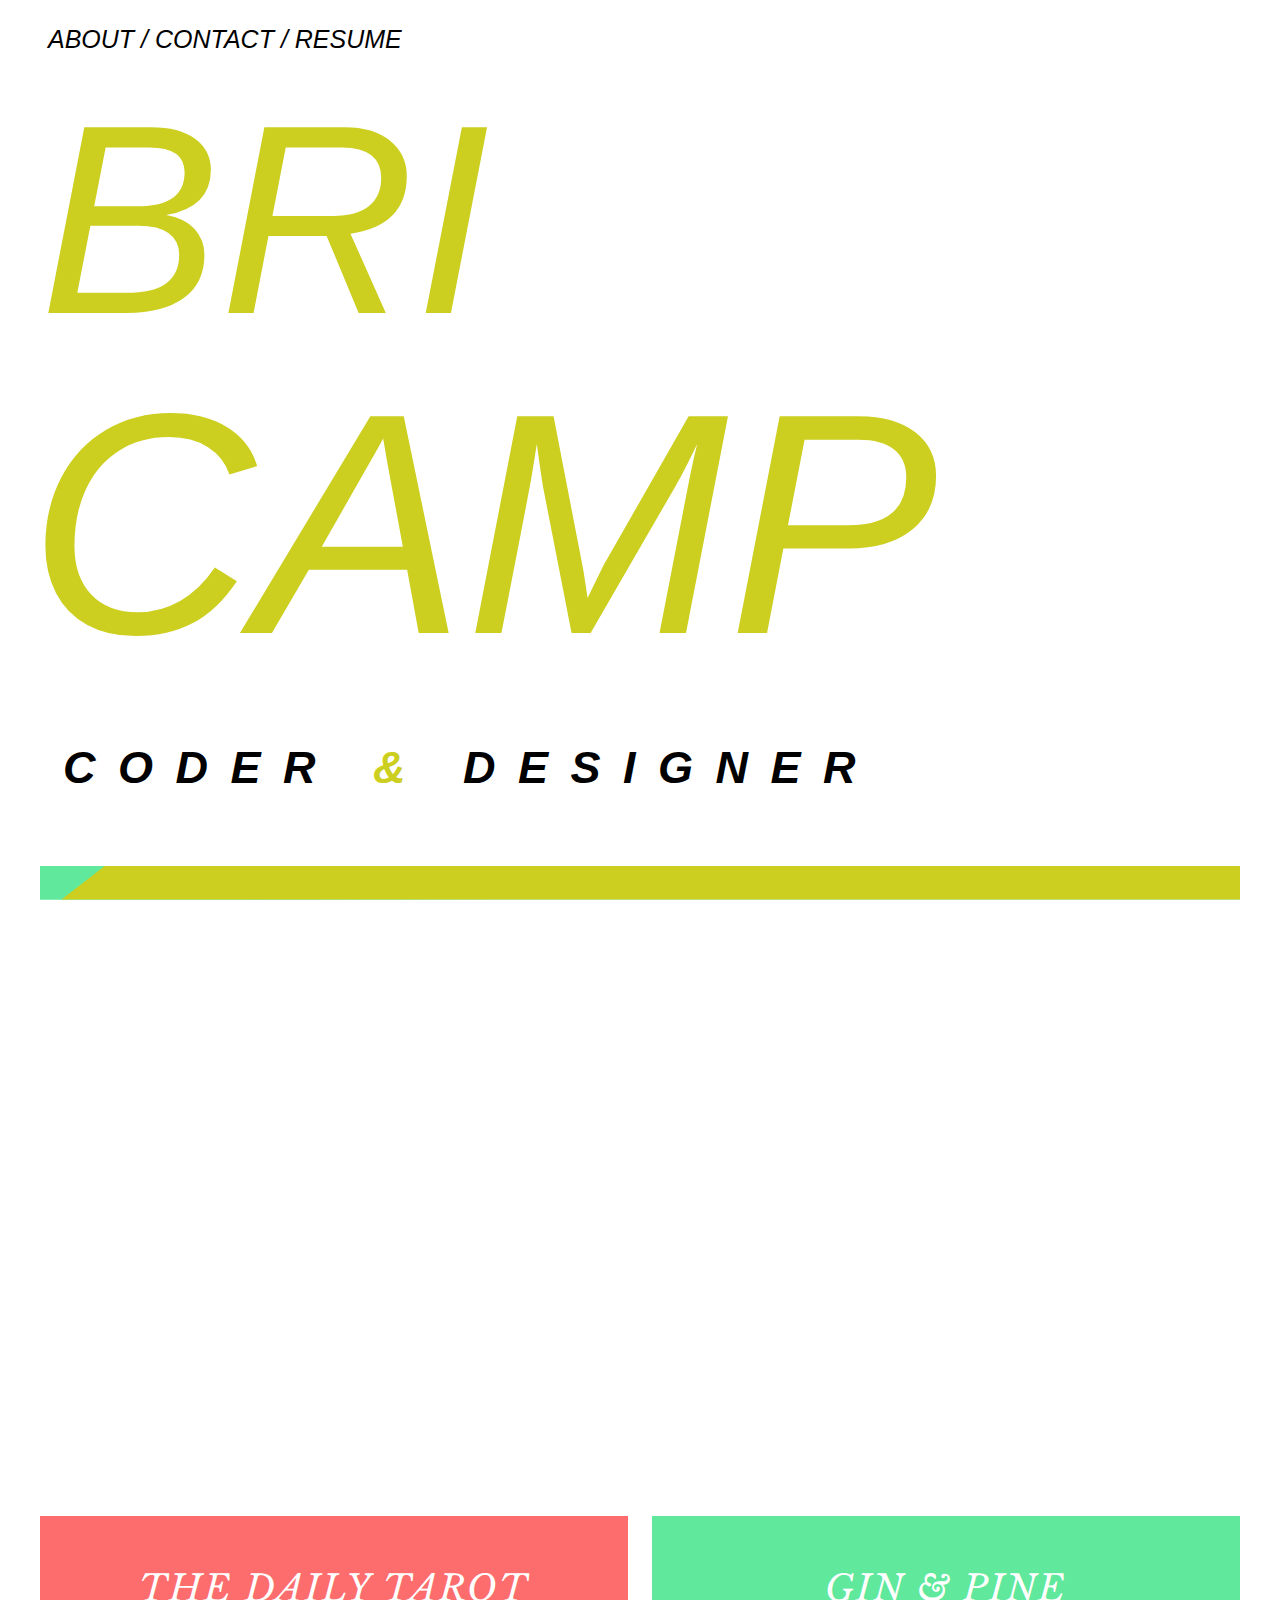
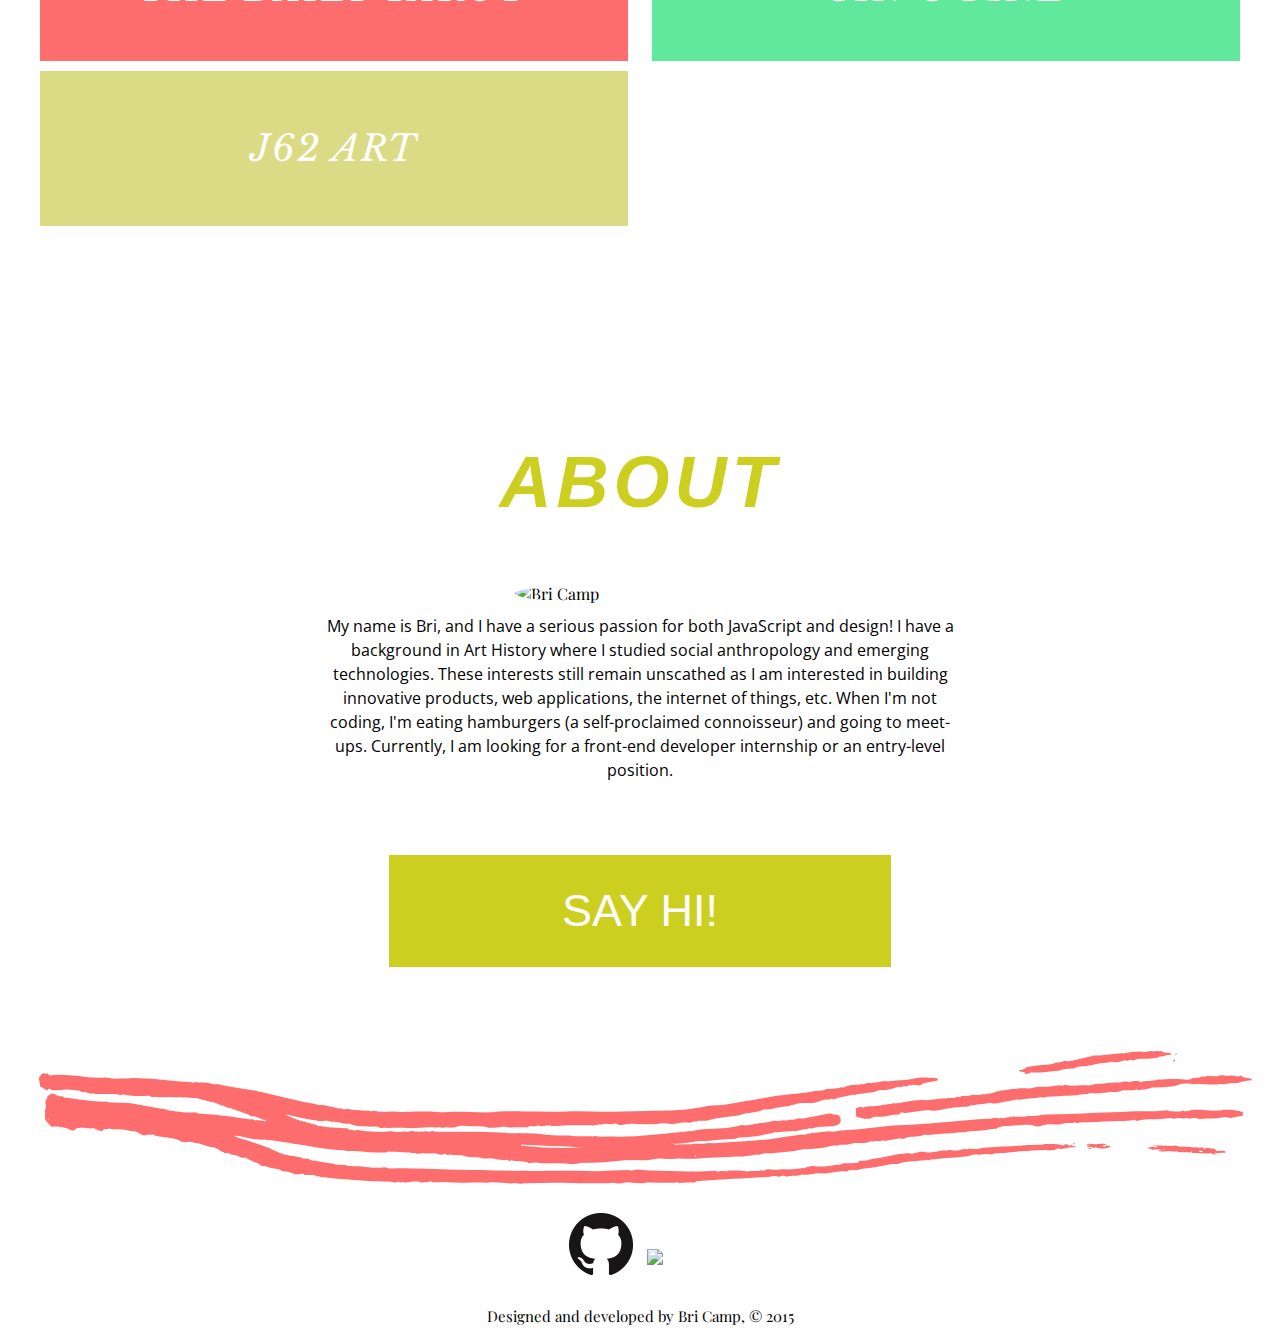
==== index.html @ b957bcc9 "refactor CSS and delete stray div in HTML" ====
<!DOCTYPE html>
<html lang="en">
<head>
  <meta charset="UTF-8">
  <meta name="viewport" content="width=device-width, initial-scale=1">
  <title>Bri Camp</title>
  <link rel="stylesheet" href="style.css">
  <link href='http://fonts.googleapis.com/css?family=Playfair+Display' rel='stylesheet' type='text/css'>
  <link rel="stylesheet" type="style/css" href="style.css" />
  <link rel="stylesheet" type="style/css" href="normalize.css">
  <link href='http://fonts.googleapis.com/css?family=Libre+Baskerville:400italic' rel='stylesheet' type='text/css'>
  <link href='http://fonts.googleapis.com/css?family=Open+Sans' rel='stylesheet' type='text/css'>
  <script src="//use.typekit.net/uei5zwx.js"></script>
<script>try{Typekit.load();}catch(e){}</script>


</head>
<body>
  <div class="wrapper">
  <div class="navbar">
    <ul>
      <li><a href="#about">About /</a></li>
      <li><a href="#contact">Contact /</a></li>
      <li><a href="/resume">Resume</a></li>
    </ul>
  </div>

  <div class="intro">
    <div class="bri">bri</div>
    <div class="camp">camp</div>
    <h2>coder <span>&amp;</span> designer</h2>
  </div>

  <div class="work">
  <span id="workisfunv2"></span>
  </div>
  <div class="work-thumbnails">
    <p class="thumbnail dt">
      <a href="http://www.thedailytarot.com" target="_blank">
        the daily tarot
      </a>
    </p>
    <p class="thumbnail gp">
      <a href="http://www.ginandpine.com" target="_blank">
        gin &amp; pine
      </a>
    </p>
    <p class="thumbnail j62">
      <a href="http://www.briana.camp/j62/index.html" target="_blank" class="thumbnail">
        j62 art
      </a>
    </p>
    </div>
    <section class="about" id="about">
      <p id="handrawn-linev4"></p>
      <h2>about</h2>
      <img src="images/bri-03-2015.jpg" alt="Bri Camp">
      <p class="description">
        My name is Bri, and I have a serious passion for both JavaScript and design! I have a background in Art History where I studied social anthropology and emerging technologies. These interests still remain unscathed as I am interested in building innovative products, web applications, the internet of things, etc. When I'm not coding, I'm eating hamburgers (a self-proclaimed connoisseur) and going to meet-ups.
        <span>Currently, I am looking for a front-end developer internship or an entry-level position.</span></p>
        <p class="say-hi" id="contact">
          <a href="mailto:brianarcamp@gmail.com">Say Hi!</a>
        </p>


    </section>
    <section class="footer">
      <img src="images/handdrawn-linev5.svg" alt="" class="footer-hr">


          <a href="http://www.github.com/brianacamp" target="_blank">
            <img src="images/githubicon.png" alt="Github" class="social">
          </a>

          <a href="http://www.twitter.com/brianacamp" target="_blank">
            <img src="images/twittericonblackv2.png" alt="Twitter" class="social">
          </a>
          <p>Designed and developed by Bri Camp, &copy; 2015</p>

    </section>

</div>
<script src="http://code.jquery.com/jquery-1.11.3.min.js"></script>
<script src="http://code.jquery.com/jquery-migrate-1.2.1.min.js"></script>
<script src="lib/jquery.lazylinepainter-1.5.1.min.js"></script>
<script src="isinviewport/isInViewport.min.js"></script>
<script src="isinviewport/isInViewport.js"></script>
<script src="lib/jquery.visible.js"></script>
<script src="lib/jquery.visible.min.js"></script>

<script src="js/script.js"></script>
</body>
</html>
---- style.css ----
html{
  margin: 0;
  font-family:'Playfair Display', serif;
}
/*NAVBAR*/

.navbar {
  background:#fff;
  color:#000;
  height:60px;
}

.navbar ul {
  text-transform:uppercase;
  font-size:1.2;
  font-style:italic;
  font-family: "freight-big-pro", sans-serif;

}

.navbar ul li {
  display:inline-block;
  list-style-type:none;
}

.navbar ul li a{
  text-decoration:none;
  color:#000;
}

.navbar ul li a:hover{
  color:#CCCF20;
}


#workisfunv2 {
  height:100%;
  width:100%;
}


/*INTRO*/

.intro {
  font-size:20vmin;
  font-family:"freight-big-pro", sans-serif;
  font-style:italic;
  text-transform:uppercase;
  margin-left: 20px;

}

.bri,
.camp{
  color:#CCCF20;
}

.bri {
  font-size:25vmin;
  margin-left:12px;
  margin-bottom:20px;
  margin-top: -20px;


}

.camp {
font-size:30vmin;
margin-top:-52px;

}

.intro h2 span{
  font-style:italic;
  color:#CCCF20;

}

.intro h2{
  font-size:5vmin;
  font-style:italic;
  letter-spacing:.5em;
  margin-left:12px;
  margin-bottom:72px;
}

/*WORK*/

.work {
  background-color:#CCCF20;
  margin-bottom:10px;
  background: url(images/background-wis.svg) no-repeat center center fixed;
  background-size: cover;
  width:95%;
  margin: 0 auto;
  margin-bottom: 5px;


}
.work p {
  text-transform:uppercase;
  font-size:8vmin;
  color:#fff;
  font-weight:900;
  letter-spacing:4px;
  text-align:center;

}


/* THUMBNAILS */

.work-thumbnails {
  margin: 0 auto;
  width: 95%;
}

.thumbnail {
  width: 100%;
  margin: 5px 0;
  padding: 50px 0;
  font-family: 'Libre Baskerville', serif;
  font-size: 8vmin;
  font-style: italic;
  text-transform: uppercase;
  text-align: center;
  display: inline-block;
  box-sizing: content-box;
  border: none;
  letter-spacing:2px;
  color: rgba(255,255,255,1);


}

.thumbnail:hover {
  background-color: #CCCF20;
}

.thumbnail a {
  color: #fff;
  text-decoration: none;

}

.dt {
  background-color: #fd6d6d;
}

.gp {
  background-color: #60e89d;
  color: rgba(255,255,255,1);


}


.j62 {
  background-color: #dbdb85;
  color: #fff;
  padding: 0;

}

/* ABOUT */


.about-line {
  margin-top: 10%;
  margin-bottom: 10%;
}

.about h2 {
  text-transform: uppercase;
  font-family: "freight-big-pro", sans-serif;
  font-size: 8vmin;
  color: #CCCF20;
  text-align: center;
  letter-spacing: 5px;
  font-style: italic;
}

.about img {
  border-radius: 50%;
  width: 250px;
  display: block;
  margin: 0 auto;

}

.description {
  padding:10px;
  line-height: 1.2em;
  font-family: 'Open Sans', sans-serif;

}

.say-hi {
  margin: 0 auto;
  text-align: center;
  padding: 30px;
  text-transform: uppercase;
  width: 50%;
  font-family: 'Open-Sans', sans-serif;
  font-size: 5vmin;
  background-color: #CCCF20;
  margin-top: 5%;
  margin-bottom: 5%;
}

.say-hi:hover {
  background-color: #60e89d;
  color:#FFF;
}

.about a{
  text-decoration: none;
  color: #FFF;
  padding: 5px;

}


.about a:hover {
  color:#FFF;
}

/* FOOTER */

.footer {
  text-align:center;
}

.footer-hr img {
  display: block;
  margin: 0 auto;

}

img.social {
  width: 64px;
  display: inline-block;
  margin: 5px;
}

.footer a {
  text-decoration: none;
  color: #FFF;
}
.footer p{
  font-size: 15px;
}

/*MEDIA QUERIES*/


@media only screen and (min-width: 550px) {
  .navbar ul{
    font-size:25px;
  }


  .bri {
    font-size:30vmin;
  }


  .work p{
    font-size:5vmin;
  }

  .intro h2 {
    margin-left: 35px;
  }



}

@media only screen and (min-width: 768px) {
  .camp {
    font-size: 35vmin;
  }

  .work {
    height: 25rem;
  }

  .work-thumbnails {
    display: -webkit-box;
    display: -webkit-flex;
    display: -ms-flexbox;
    display: flex;
    -webkit-box-orient: horizontal;
    -webkit-box-direction: normal;
    -webkit-flex-direction: row;
        -ms-flex-direction: row;
            flex-direction: row;
    -webkit-flex-wrap: wrap;
        -ms-flex-wrap: wrap;
            flex-wrap: wrap;
    -webkit-box-pack: center;
    -webkit-justify-content: center;
        -ms-flex-pack: center;
            justify-content: space-between;
    -webkit-box-align: center;
    -webkit-align-items: center;
        -ms-flex-align: center;
            align-items: center;
    -webkit-align-content: center;
        -ms-flex-line-pack: center;
            align-content: center;

  }

  .thumbnail {
    width: 49%;
    margin-top: 5px;
    font-size: 4vmin;

  }


.description {
  margin-top: 3%;
  width: 50%;
  margin: 0 auto;
  text-align: center;
  line-height: 1.5em;
}

.say-hi {
  width: 35%;
}


}



@media only screen and (min-width: 830px) {
  .work {
    height: 28rem;
  }

  .footer-hr img {
    width: 80%;
  }
}

@media only screen and (min-width: 1000px) {
  .work {
    height: 40rem;
  }
}
---- style.css ----
html{
  margin: 0;
  font-family:'Playfair Display', serif;
}
/*NAVBAR*/

.navbar {
  background:#fff;
  color:#000;
  height:60px;
}

.navbar ul {
  text-transform:uppercase;
  font-size:1.2;
  font-style:italic;
  font-family: "freight-big-pro", sans-serif;

}

.navbar ul li {
  display:inline-block;
  list-style-type:none;
}

.navbar ul li a{
  text-decoration:none;
  color:#000;
}

.navbar ul li a:hover{
  color:#CCCF20;
}


#workisfunv2 {
  height:100%;
  width:100%;
}


/*INTRO*/

.intro {
  font-size:20vmin;
  font-family:"freight-big-pro", sans-serif;
  font-style:italic;
  text-transform:uppercase;
  margin-left: 20px;

}

.bri,
.camp{
  color:#CCCF20;
}

.bri {
  font-size:25vmin;
  margin-left:12px;
  margin-bottom:20px;
  margin-top: -20px;


}

.camp {
font-size:30vmin;
margin-top:-52px;

}

.intro h2 span{
  font-style:italic;
  color:#CCCF20;

}

.intro h2{
  font-size:5vmin;
  font-style:italic;
  letter-spacing:.5em;
  margin-left:12px;
  margin-bottom:72px;
}

/*WORK*/

.work {
  background-color:#CCCF20;
  margin-bottom:10px;
  background: url(images/background-wis.svg) no-repeat center center fixed;
  background-size: cover;
  width:95%;
  margin: 0 auto;
  margin-bottom: 5px;


}
.work p {
  text-transform:uppercase;
  font-size:8vmin;
  color:#fff;
  font-weight:900;
  letter-spacing:4px;
  text-align:center;

}


/* THUMBNAILS */

.work-thumbnails {
  margin: 0 auto;
  width: 95%;
}

.thumbnail {
  width: 100%;
  margin: 5px 0;
  padding: 50px 0;
  font-family: 'Libre Baskerville', serif;
  font-size: 8vmin;
  font-style: italic;
  text-transform: uppercase;
  text-align: center;
  display: inline-block;
  box-sizing: content-box;
  border: none;
  letter-spacing:2px;
  color: rgba(255,255,255,1);


}

.thumbnail:hover {
  background-color: #CCCF20;
}

.thumbnail a {
  color: #fff;
  text-decoration: none;

}

.dt {
  background-color: #fd6d6d;
}

.gp {
  background-color: #60e89d;
  color: rgba(255,255,255,1);


}


.j62 {
  background-color: #dbdb85;
  color: #fff;
  padding: 0;

}

/* ABOUT */


.about-line {
  margin-top: 10%;
  margin-bottom: 10%;
}

.about h2 {
  text-transform: uppercase;
  font-family: "freight-big-pro", sans-serif;
  font-size: 8vmin;
  color: #CCCF20;
  text-align: center;
  letter-spacing: 5px;
  font-style: italic;
}

.about img {
  border-radius: 50%;
  width: 250px;
  display: block;
  margin: 0 auto;

}

.description {
  padding:10px;
  line-height: 1.2em;
  font-family: 'Open Sans', sans-serif;

}

.say-hi {
  margin: 0 auto;
  text-align: center;
  padding: 30px;
  text-transform: uppercase;
  width: 50%;
  font-family: 'Open-Sans', sans-serif;
  font-size: 5vmin;
  background-color: #CCCF20;
  margin-top: 5%;
  margin-bottom: 5%;
}

.say-hi:hover {
  background-color: #60e89d;
  color:#FFF;
}

.about a{
  text-decoration: none;
  color: #FFF;
  padding: 5px;

}


.about a:hover {
  color:#FFF;
}

/* FOOTER */

.footer {
  text-align:center;
}

.footer-hr img {
  display: block;
  margin: 0 auto;

}

img.social {
  width: 64px;
  display: inline-block;
  margin: 5px;
}

.footer a {
  text-decoration: none;
  color: #FFF;
}
.footer p{
  font-size: 15px;
}

/*MEDIA QUERIES*/


@media only screen and (min-width: 550px) {
  .navbar ul{
    font-size:25px;
  }


  .bri {
    font-size:30vmin;
  }


  .work p{
    font-size:5vmin;
  }

  .intro h2 {
    margin-left: 35px;
  }



}

@media only screen and (min-width: 768px) {
  .camp {
    font-size: 35vmin;
  }

  .work {
    height: 25rem;
  }

  .work-thumbnails {
    display: -webkit-box;
    display: -webkit-flex;
    display: -ms-flexbox;
    display: flex;
    -webkit-box-orient: horizontal;
    -webkit-box-direction: normal;
    -webkit-flex-direction: row;
        -ms-flex-direction: row;
            flex-direction: row;
    -webkit-flex-wrap: wrap;
        -ms-flex-wrap: wrap;
            flex-wrap: wrap;
    -webkit-box-pack: center;
    -webkit-justify-content: center;
        -ms-flex-pack: center;
            justify-content: space-between;
    -webkit-box-align: center;
    -webkit-align-items: center;
        -ms-flex-align: center;
            align-items: center;
    -webkit-align-content: center;
        -ms-flex-line-pack: center;
            align-content: center;

  }

  .thumbnail {
    width: 49%;
    margin-top: 5px;
    font-size: 4vmin;

  }


.description {
  margin-top: 3%;
  width: 50%;
  margin: 0 auto;
  text-align: center;
  line-height: 1.5em;
}

.say-hi {
  width: 35%;
}


}



@media only screen and (min-width: 830px) {
  .work {
    height: 28rem;
  }

  .footer-hr img {
    width: 80%;
  }
}

@media only screen and (min-width: 1000px) {
  .work {
    height: 40rem;
  }
}
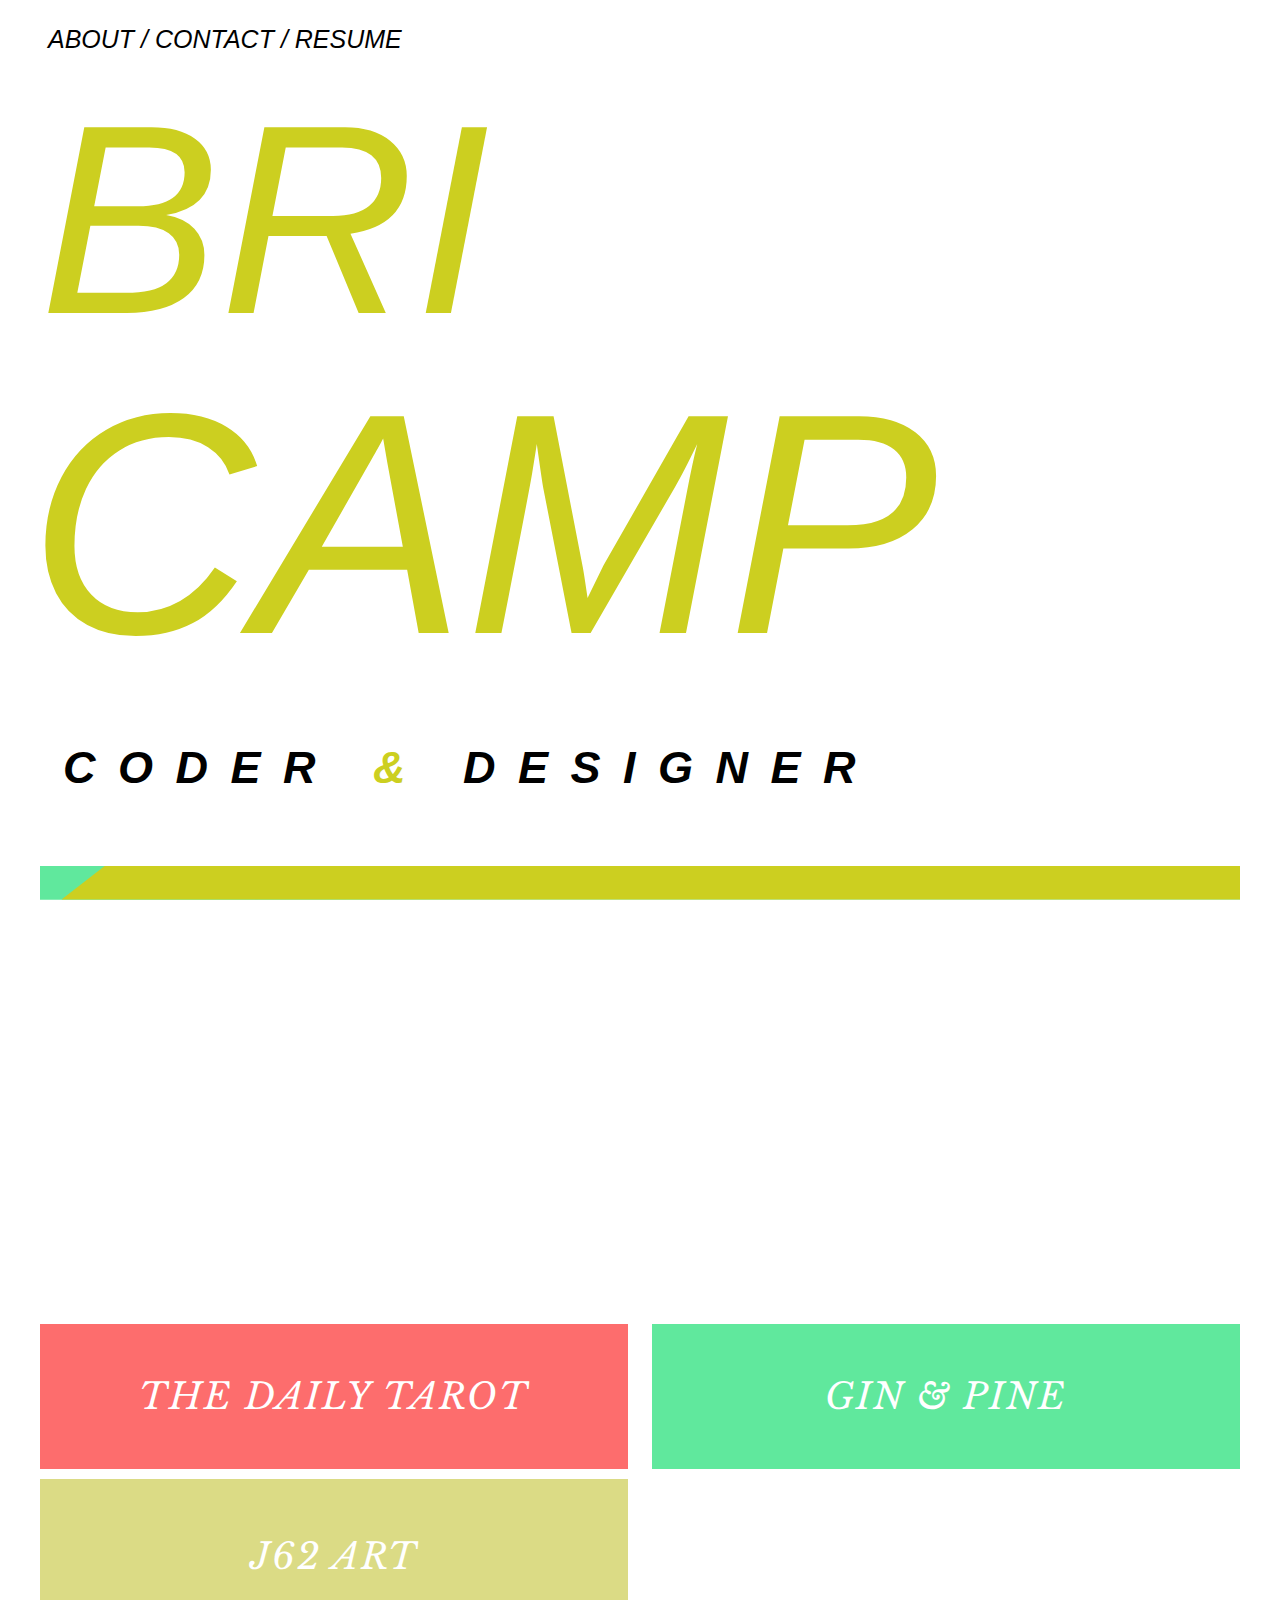
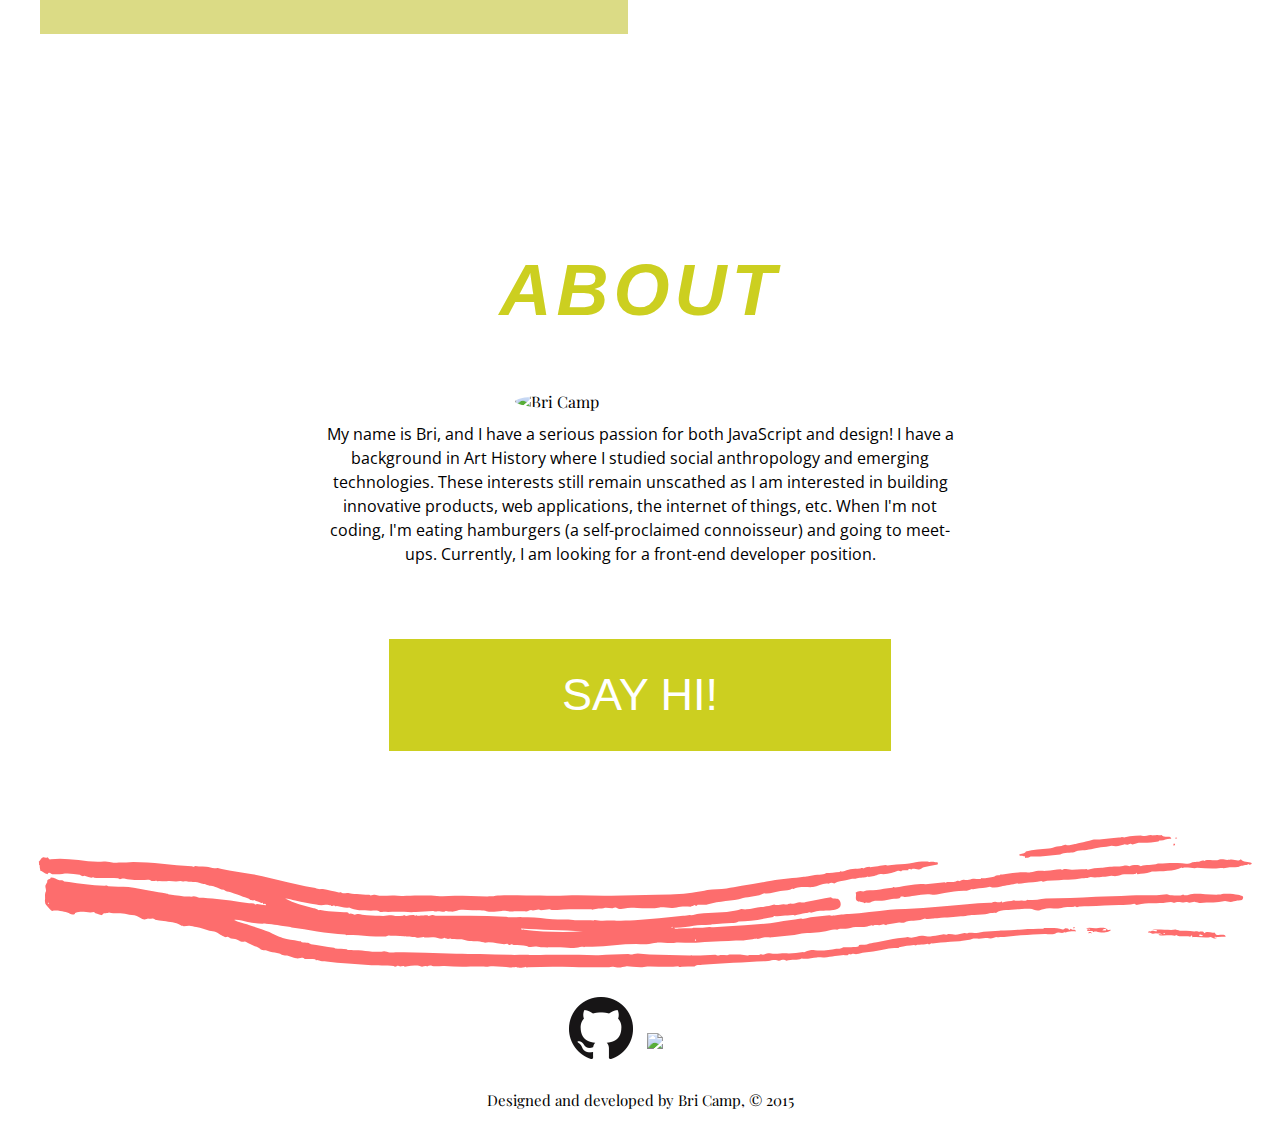
==== commit 3fd8a9d8: "changed wording on about section" ====
--- a/index.html
+++ b/index.html
@@ -3,6 +3,7 @@
 <head>
   <meta charset="UTF-8">
   <meta name="viewport" content="width=device-width, initial-scale=1">
+  <meta name="description" content="Bri Camp is a front-end designer/developer living in Seattle, WA.">
   <title>Bri Camp</title>
   <link rel="stylesheet" href="style.css">
   <link href='http://fonts.googleapis.com/css?family=Playfair+Display' rel='stylesheet' type='text/css'>
@@ -12,8 +13,16 @@
   <link href='http://fonts.googleapis.com/css?family=Open+Sans' rel='stylesheet' type='text/css'>
   <script src="//use.typekit.net/uei5zwx.js"></script>
 <script>try{Typekit.load();}catch(e){}</script>
+<script>
+  (function(i,s,o,g,r,a,m){i['GoogleAnalyticsObject']=r;i[r]=i[r]||function(){
+  (i[r].q=i[r].q||[]).push(arguments)},i[r].l=1*new Date();a=s.createElement(o),
+  m=s.getElementsByTagName(o)[0];a.async=1;a.src=g;m.parentNode.insertBefore(a,m)
+  })(window,document,'script','//www.google-analytics.com/analytics.js','ga');
 
+  ga('create', 'UA-66635105-1', 'auto');
+  ga('send', 'pageview');
 
+</script>
 </head>
 <body>
   <div class="wrapper">
@@ -57,7 +66,7 @@
       <img src="images/bri-03-2015.jpg" alt="Bri Camp">
       <p class="description">
         My name is Bri, and I have a serious passion for both JavaScript and design! I have a background in Art History where I studied social anthropology and emerging technologies. These interests still remain unscathed as I am interested in building innovative products, web applications, the internet of things, etc. When I'm not coding, I'm eating hamburgers (a self-proclaimed connoisseur) and going to meet-ups.
-        <span>Currently, I am looking for a front-end developer internship or an entry-level position.</span></p>
+        <span>Currently, I am looking for a front-end developer position.</span></p>
         <p class="say-hi" id="contact">
           <a href="mailto:brianarcamp@gmail.com">Say Hi!</a>
         </p>
@@ -84,10 +93,8 @@
 <script src="http://code.jquery.com/jquery-migrate-1.2.1.min.js"></script>
 <script src="lib/jquery.lazylinepainter-1.5.1.min.js"></script>
 <script src="isinviewport/isInViewport.min.js"></script>
-<script src="isinviewport/isInViewport.js"></script>
-<script src="lib/jquery.visible.js"></script>
 <script src="lib/jquery.visible.min.js"></script>
-
+<script src="js/svg.js"></script>
 <script src="js/script.js"></script>
 </body>
 </html>
--- a/style.css
+++ b/style.css
@@ -125,7 +125,7 @@
   text-transform: uppercase;
   text-align: center;
   display: inline-block;
-  box-sizing: content-box;
+  box-sizing: border-box;
   border: none;
   letter-spacing:2px;
   color: rgba(255,255,255,1);
@@ -299,10 +299,10 @@
     -webkit-flex-wrap: wrap;
         -ms-flex-wrap: wrap;
             flex-wrap: wrap;
-    -webkit-box-pack: center;
-    -webkit-justify-content: center;
-        -ms-flex-pack: center;
-            justify-content: space-between;
+            -webkit-box-pack: justify;
+            -webkit-justify-content: space-between;
+                -ms-flex-pack: justify;
+                    justify-content: space-between;
     -webkit-box-align: center;
     -webkit-align-items: center;
         -ms-flex-align: center;
@@ -350,6 +350,9 @@
 
 @media only screen and (min-width: 1000px) {
   .work {
-    height: 40rem;
-  }
-}
+    max-height: 34rem;
+  }
+  svg {
+    max-height: 28rem;
+  }
+}
--- a/style.css
+++ b/style.css
@@ -125,7 +125,7 @@
   text-transform: uppercase;
   text-align: center;
   display: inline-block;
-  box-sizing: content-box;
+  box-sizing: border-box;
   border: none;
   letter-spacing:2px;
   color: rgba(255,255,255,1);
@@ -299,10 +299,10 @@
     -webkit-flex-wrap: wrap;
         -ms-flex-wrap: wrap;
             flex-wrap: wrap;
-    -webkit-box-pack: center;
-    -webkit-justify-content: center;
-        -ms-flex-pack: center;
-            justify-content: space-between;
+            -webkit-box-pack: justify;
+            -webkit-justify-content: space-between;
+                -ms-flex-pack: justify;
+                    justify-content: space-between;
     -webkit-box-align: center;
     -webkit-align-items: center;
         -ms-flex-align: center;
@@ -350,6 +350,9 @@
 
 @media only screen and (min-width: 1000px) {
   .work {
-    height: 40rem;
-  }
-}
+    max-height: 34rem;
+  }
+  svg {
+    max-height: 28rem;
+  }
+}
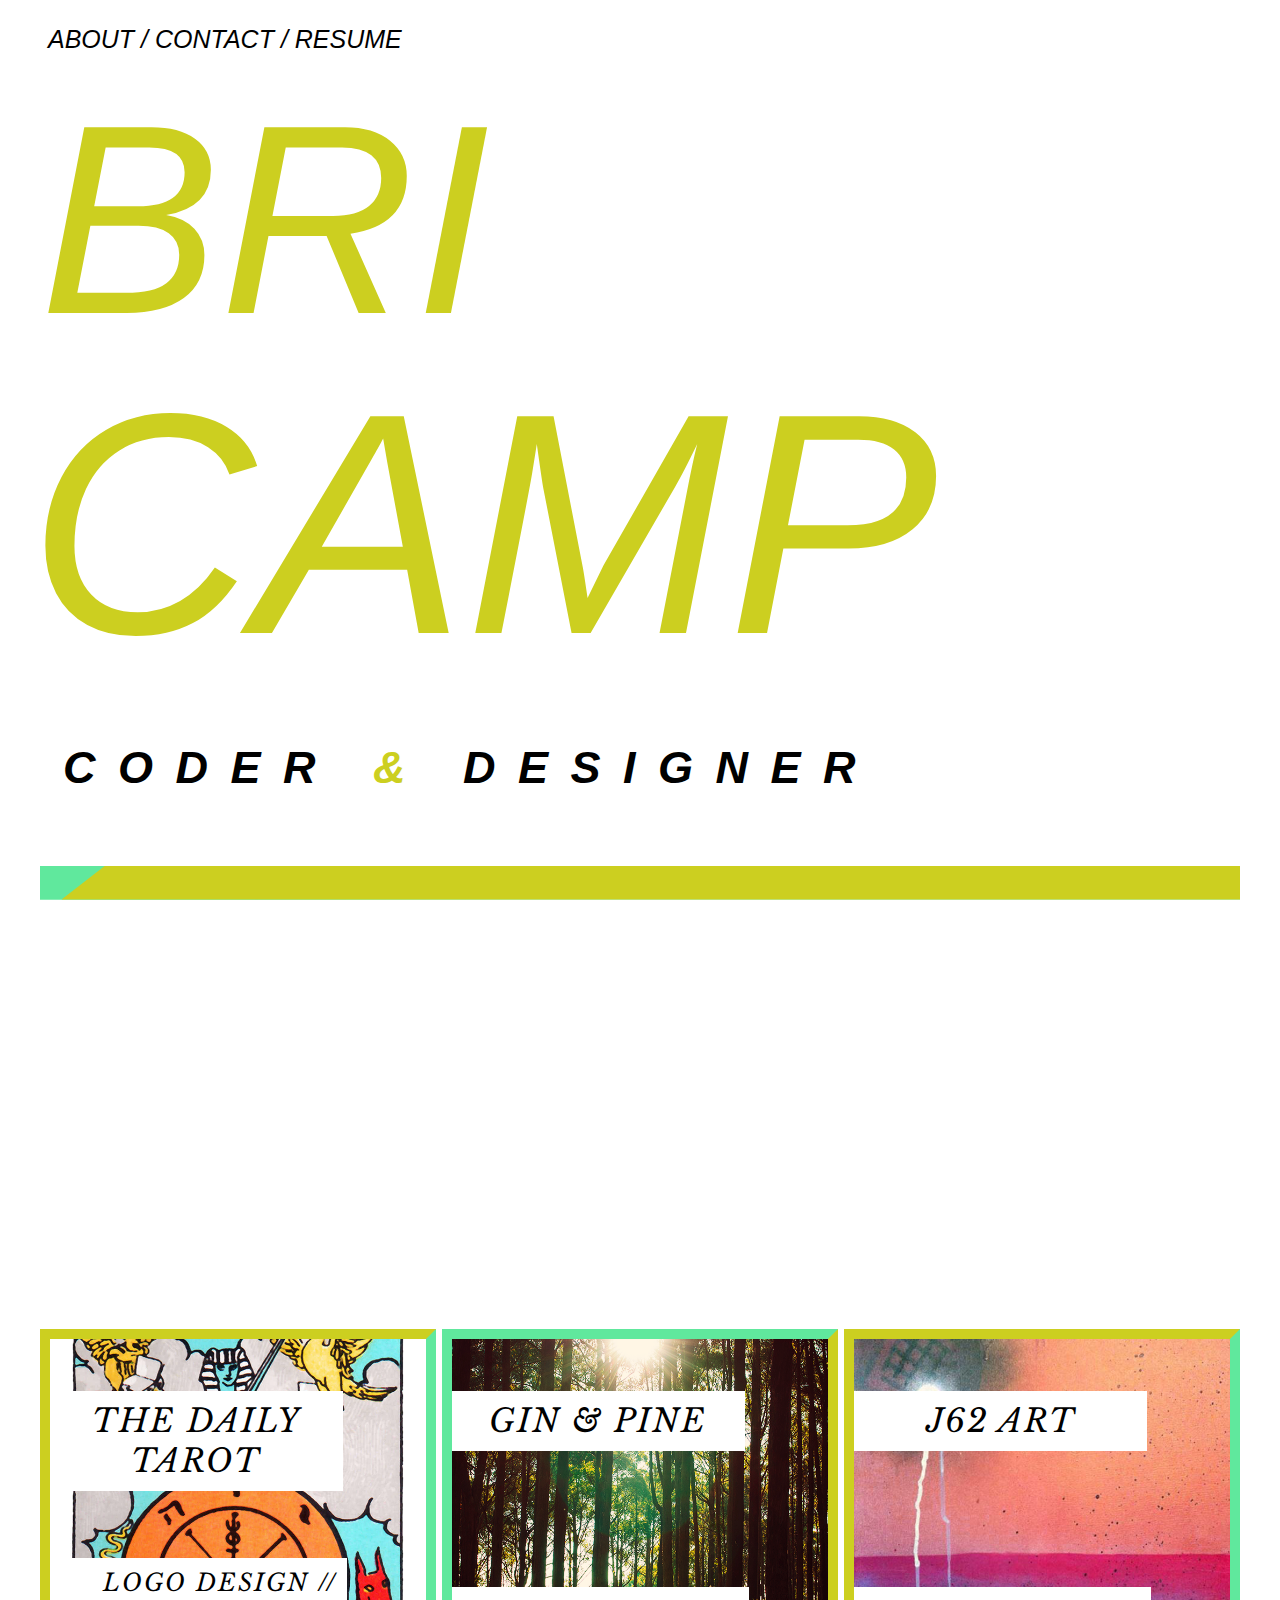
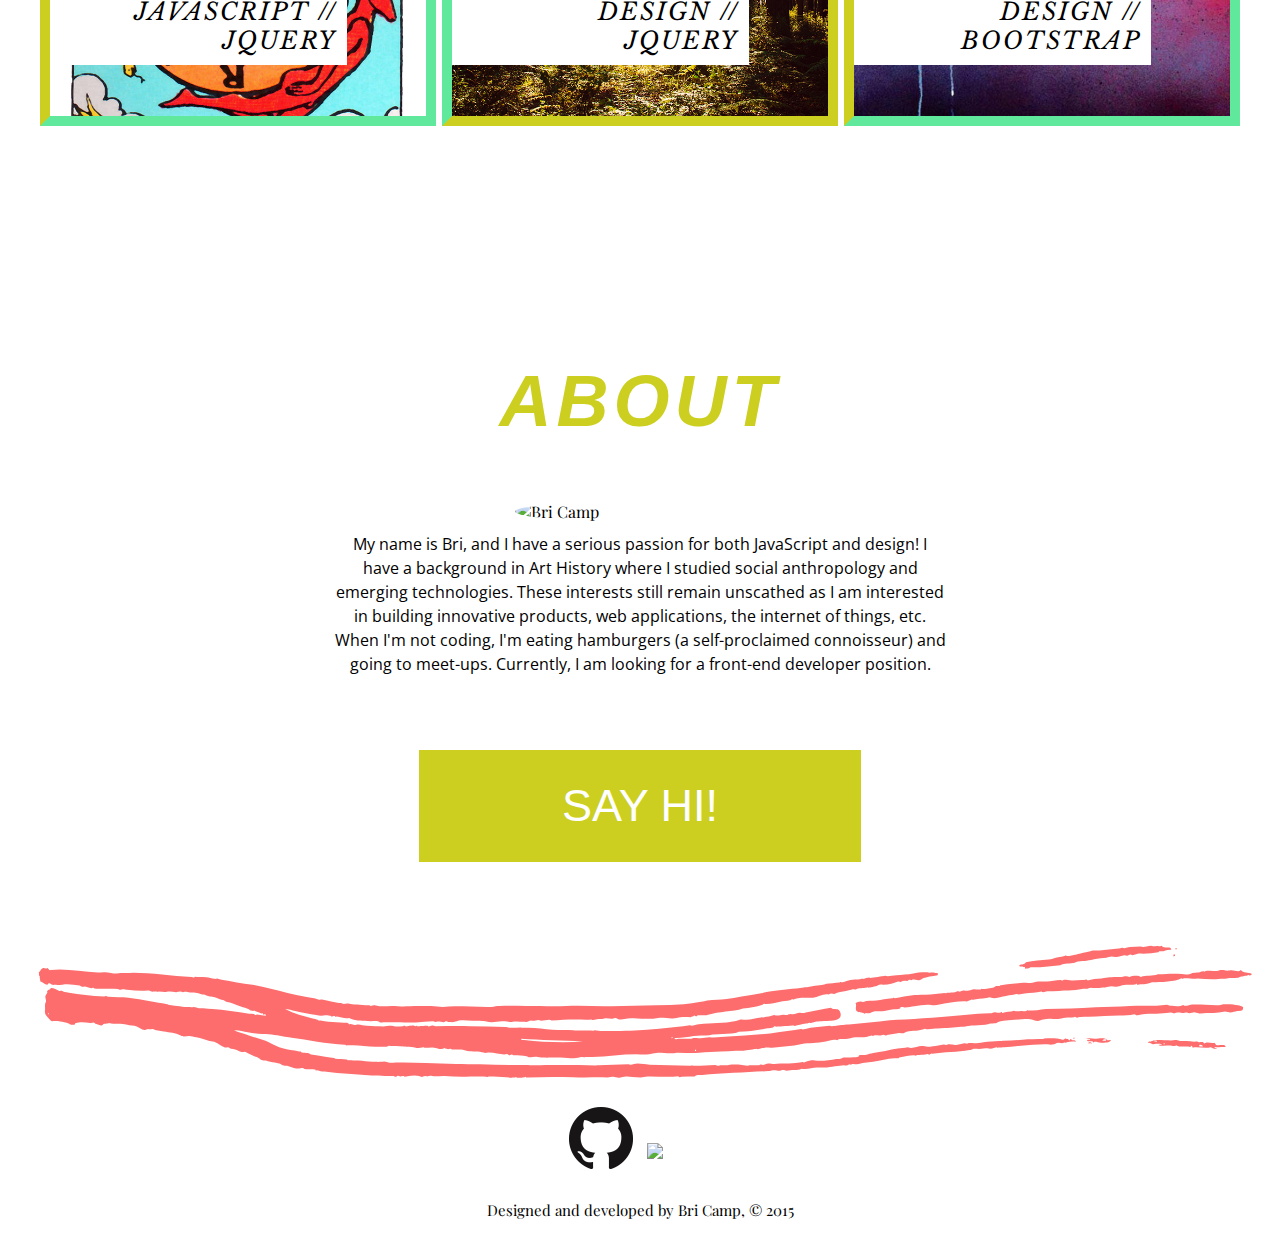
==== commit 80da0073: "added portfolio thumbnails" ====
--- a/index.html
+++ b/index.html
@@ -44,21 +44,29 @@
   <span id="workisfunv2"></span>
   </div>
   <div class="work-thumbnails">
-    <p class="thumbnail dt">
+    <div class="thumbnail">
       <a href="http://www.thedailytarot.com" target="_blank">
-        the daily tarot
+        <p class="heading">the daily tarot</p>
+      <img class="dt" src="images/wheeloffortune.png" alt="The Daily Tarot">
+      <p class="caption"> logo design // JavaScript // jQuery</p>
       </a>
-    </p>
-    <p class="thumbnail gp">
+    </div>
+    <div class="thumbnail">
       <a href="http://www.ginandpine.com" target="_blank">
-        gin &amp; pine
+        <p class="heading">gin &amp; pine</p>
+        <img class="gp" src="images/ginandpineex2.png" alt="Gin and Pine">
+        <p class="caption">design //<br /> jquery</p>
       </a>
-    </p>
-    <p class="thumbnail j62">
-      <a href="http://www.briana.camp/j62/index.html" target="_blank" class="thumbnail">
-        j62 art
+    </div>
+    <div class="thumbnail">
+      <a href="http://www.briana.camp/j62/index.html" target="_blank">
+        <p class="heading">
+          J62 art
+        </p>
+        <img class="j62" src="images/j62example1.png" alt="J62 Art" />
+        <p class="caption">design //<br /> bootstrap</p>
       </a>
-    </p>
+    </div>
     </div>
     <section class="about" id="about">
       <p id="handrawn-linev4"></p>
--- a/style.css
+++ b/style.css
@@ -2,6 +2,11 @@
   margin: 0;
   font-family:'Playfair Display', serif;
 }
+
+*, *:before, *:after {
+  box-sizing: border-box;
+}
+
 /*NAVBAR*/
 
 .navbar {
@@ -113,54 +118,79 @@
 .work-thumbnails {
   margin: 0 auto;
   width: 95%;
+  margin-top: 10px;
 }
 
 .thumbnail {
   width: 100%;
   margin: 5px 0;
-  padding: 50px 0;
   font-family: 'Libre Baskerville', serif;
   font-size: 8vmin;
   font-style: italic;
   text-transform: uppercase;
   text-align: center;
   display: inline-block;
-  box-sizing: border-box;
   border: none;
   letter-spacing:2px;
   color: rgba(255,255,255,1);
-
-
-}
-
-.thumbnail:hover {
-  background-color: #CCCF20;
+  position: relative;
+
+
+}
+
+.thumbnail img:hover {
+  background-color: rgba(255, 255, 255, 1);
 }
 
 .thumbnail a {
   color: #fff;
   text-decoration: none;
-
-}
-
-.dt {
-  background-color: #fd6d6d;
+}
+
+.thumbnail img {
+  width: 100%;
+}
+
+p.heading {
+  position: absolute;
+  top:30px;
+  left:10px;
+  background-color: #fff;
+  color: #000;
+  padding: 10px;
+  font-size: 1.2rem;
+  width: 74%;
+  text-align: center;
+}
+
+p.caption {
+  background-color: #fff;
+  color: #000;
+  padding:10px;
+  position: absolute;
+  bottom: 56px;
+  left: 10px;
+  text-align: right;
+  width: 75%;
+  font-size: 1rem;
+
+}
+
+.dt, .j62 {
+  border-bottom: 10px solid #60e89d;
+  border-right: 10px solid #60e89d;
+  border-left: 10px solid #CCCF20;
+  border-top: 10px solid #CCCF20;
 }
 
 .gp {
-  background-color: #60e89d;
-  color: rgba(255,255,255,1);
-
-
-}
-
-
-.j62 {
-  background-color: #dbdb85;
-  color: #fff;
-  padding: 0;
-
-}
+  border-top: 10px solid #60e89d;
+  border-left: 10px solid #60e89d;
+  border-bottom: 10px solid #CCCF20;
+  border-right: 10px solid #CCCF20;
+}
+
+
 
 /* ABOUT */
 
@@ -273,11 +303,14 @@
     margin-left: 35px;
   }
 
-
-
-}
-
-@media only screen and (min-width: 768px) {
+  .thumbnail {
+    width: 49%;
+  }
+
+
+}
+
+@media only screen and (min-width: 668px) {
   .camp {
     font-size: 35vmin;
   }
@@ -313,13 +346,6 @@
 
   }
 
-  .thumbnail {
-    width: 49%;
-    margin-top: 5px;
-    font-size: 4vmin;
-
-  }
-
 
 .description {
   margin-top: 3%;
@@ -339,12 +365,31 @@
 
 
 @media only screen and (min-width: 830px) {
+  .wrapper {
+    max-width: 1500px;
+    margin: 0 auto;
+  }
   .work {
     height: 28rem;
   }
 
+  .heading {
+    font-size: 1.7rem;
+  }
+
+  .caption {
+    font-size: 1.2rem;
+  }
+
   .footer-hr img {
     width: 80%;
+  }
+
+}
+
+@media only screen and (min-width: 900px) {
+  .thumbnail {
+    width: 33%;
   }
 }
 
@@ -355,4 +400,12 @@
   svg {
     max-height: 28rem;
   }
-}
+
+  p.heading {
+    font-size: 2rem;
+  }
+
+  p.caption {
+    font-size: 1.5rem;
+  }
+}
--- a/style.css
+++ b/style.css
@@ -2,6 +2,11 @@
   margin: 0;
   font-family:'Playfair Display', serif;
 }
+
+*, *:before, *:after {
+  box-sizing: border-box;
+}
+
 /*NAVBAR*/
 
 .navbar {
@@ -113,54 +118,79 @@
 .work-thumbnails {
   margin: 0 auto;
   width: 95%;
+  margin-top: 10px;
 }
 
 .thumbnail {
   width: 100%;
   margin: 5px 0;
-  padding: 50px 0;
   font-family: 'Libre Baskerville', serif;
   font-size: 8vmin;
   font-style: italic;
   text-transform: uppercase;
   text-align: center;
   display: inline-block;
-  box-sizing: border-box;
   border: none;
   letter-spacing:2px;
   color: rgba(255,255,255,1);
-
-
-}
-
-.thumbnail:hover {
-  background-color: #CCCF20;
+  position: relative;
+
+
+}
+
+.thumbnail img:hover {
+  background-color: rgba(255, 255, 255, 1);
 }
 
 .thumbnail a {
   color: #fff;
   text-decoration: none;
-
-}
-
-.dt {
-  background-color: #fd6d6d;
+}
+
+.thumbnail img {
+  width: 100%;
+}
+
+p.heading {
+  position: absolute;
+  top:30px;
+  left:10px;
+  background-color: #fff;
+  color: #000;
+  padding: 10px;
+  font-size: 1.2rem;
+  width: 74%;
+  text-align: center;
+}
+
+p.caption {
+  background-color: #fff;
+  color: #000;
+  padding:10px;
+  position: absolute;
+  bottom: 56px;
+  left: 10px;
+  text-align: right;
+  width: 75%;
+  font-size: 1rem;
+
+}
+
+.dt, .j62 {
+  border-bottom: 10px solid #60e89d;
+  border-right: 10px solid #60e89d;
+  border-left: 10px solid #CCCF20;
+  border-top: 10px solid #CCCF20;
 }
 
 .gp {
-  background-color: #60e89d;
-  color: rgba(255,255,255,1);
-
-
-}
-
-
-.j62 {
-  background-color: #dbdb85;
-  color: #fff;
-  padding: 0;
-
-}
+  border-top: 10px solid #60e89d;
+  border-left: 10px solid #60e89d;
+  border-bottom: 10px solid #CCCF20;
+  border-right: 10px solid #CCCF20;
+}
+
+
 
 /* ABOUT */
 
@@ -273,11 +303,14 @@
     margin-left: 35px;
   }
 
-
-
-}
-
-@media only screen and (min-width: 768px) {
+  .thumbnail {
+    width: 49%;
+  }
+
+
+}
+
+@media only screen and (min-width: 668px) {
   .camp {
     font-size: 35vmin;
   }
@@ -313,13 +346,6 @@
 
   }
 
-  .thumbnail {
-    width: 49%;
-    margin-top: 5px;
-    font-size: 4vmin;
-
-  }
-
 
 .description {
   margin-top: 3%;
@@ -339,12 +365,31 @@
 
 
 @media only screen and (min-width: 830px) {
+  .wrapper {
+    max-width: 1500px;
+    margin: 0 auto;
+  }
   .work {
     height: 28rem;
   }
 
+  .heading {
+    font-size: 1.7rem;
+  }
+
+  .caption {
+    font-size: 1.2rem;
+  }
+
   .footer-hr img {
     width: 80%;
+  }
+
+}
+
+@media only screen and (min-width: 900px) {
+  .thumbnail {
+    width: 33%;
   }
 }
 
@@ -355,4 +400,12 @@
   svg {
     max-height: 28rem;
   }
-}
+
+  p.heading {
+    font-size: 2rem;
+  }
+
+  p.caption {
+    font-size: 1.5rem;
+  }
+}
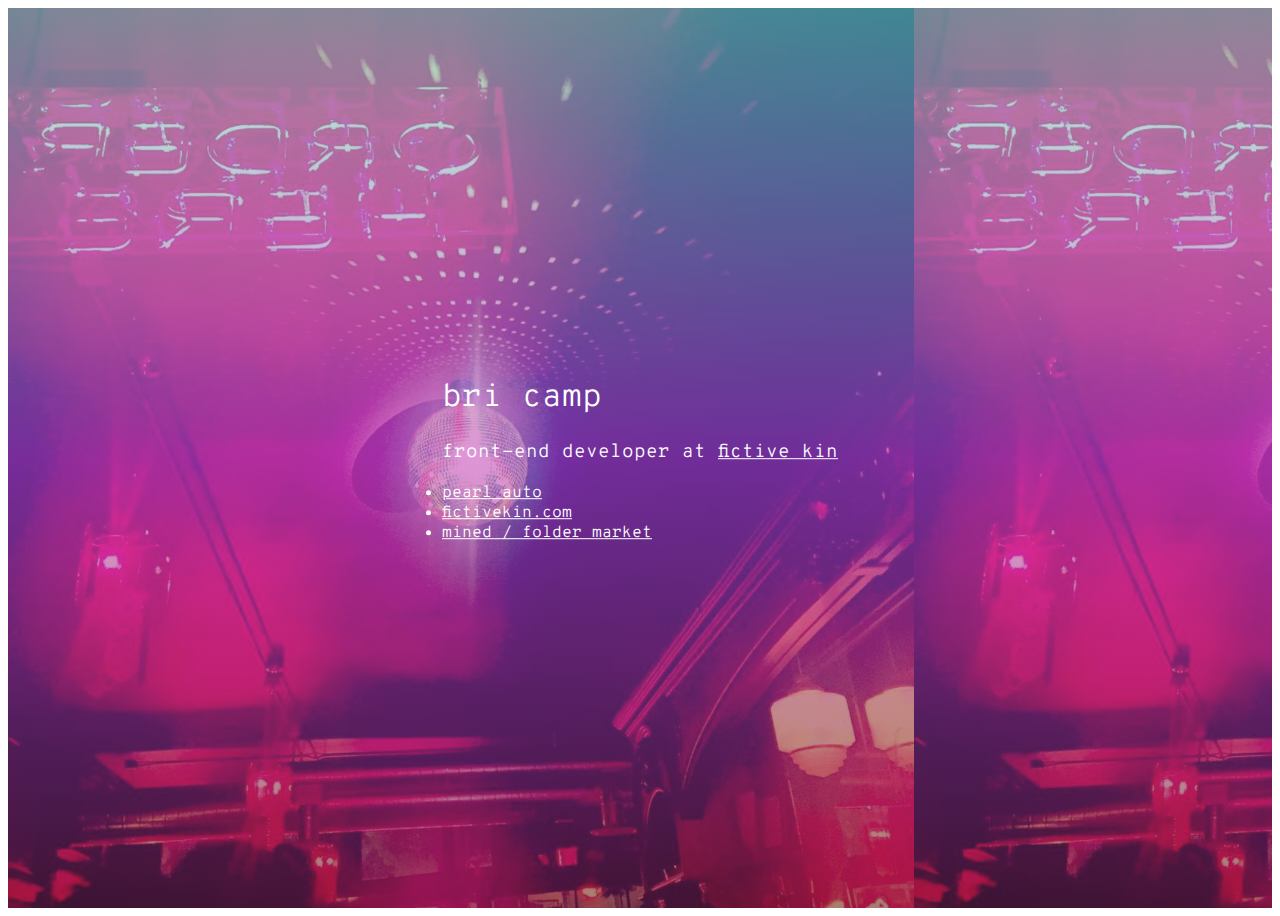
==== commit 414dc470: "improves design, centers text" ====
--- a/index.html
+++ b/index.html
@@ -3,106 +3,27 @@
 <head>
   <meta charset="UTF-8">
   <meta name="viewport" content="width=device-width, initial-scale=1">
-  <meta name="description" content="Bri Camp is a front-end designer/developer living in Seattle, WA.">
+  <meta name="description" content="Bri Camp is a front-end developer living in Seattle, WA.">
   <title>Bri Camp</title>
-  <link rel="stylesheet" href="style.css">
-  <link href='http://fonts.googleapis.com/css?family=Playfair+Display' rel='stylesheet' type='text/css'>
-  <link rel="stylesheet" type="style/css" href="style.css" />
-  <link rel="stylesheet" type="style/css" href="normalize.css">
-  <link href='http://fonts.googleapis.com/css?family=Libre+Baskerville:400italic' rel='stylesheet' type='text/css'>
-  <link href='http://fonts.googleapis.com/css?family=Open+Sans' rel='stylesheet' type='text/css'>
-  <script src="//use.typekit.net/uei5zwx.js"></script>
-<script>try{Typekit.load();}catch(e){}</script>
-<script>
-  (function(i,s,o,g,r,a,m){i['GoogleAnalyticsObject']=r;i[r]=i[r]||function(){
-  (i[r].q=i[r].q||[]).push(arguments)},i[r].l=1*new Date();a=s.createElement(o),
-  m=s.getElementsByTagName(o)[0];a.async=1;a.src=g;m.parentNode.insertBefore(a,m)
-  })(window,document,'script','//www.google-analytics.com/analytics.js','ga');
-
-  ga('create', 'UA-66635105-1', 'auto');
-  ga('send', 'pageview');
-
-</script>
+  <link rel="stylesheet" type="text/css" href="styles/css/style.css" />
+  <link rel="stylesheet" type="text/css" href="styles/css/normalize.css">
+  <link href="https://fonts.googleapis.com/css?family=Overpass+Mono" rel="stylesheet">
 </head>
 <body>
-  <div class="wrapper">
-  <div class="navbar">
-    <ul>
-      <li><a href="#about">About /</a></li>
-      <li><a href="#contact">Contact /</a></li>
-      <li><a href="/resume">Resume</a></li>
-    </ul>
-  </div>
-
-  <div class="intro">
-    <div class="bri">bri</div>
-    <div class="camp">camp</div>
-    <h2>coder <span>&amp;</span> designer</h2>
-  </div>
-
-  <div class="work">
-  <span id="workisfunv2"></span>
-  </div>
-  <div class="work-thumbnails">
-    <div class="thumbnail">
-      <a href="http://www.thedailytarot.com" target="_blank">
-        <p class="heading">the daily tarot</p>
-      <img class="dt" src="images/wheeloffortune.png" alt="The Daily Tarot">
-      <p class="caption"> logo design // JavaScript // jQuery</p>
-      </a>
+  <main class="main-wrapper">
+    <div class="inner-wrapper">
+      <section class="about">
+        <h1 class="about__header">bri camp</h1>
+        <h3 class="about__job">front-end developer at <a href="http://www.fictivekin.com" class="about__link">fictive kin</a></h3>
+      </section>
+      <section class="work">
+        <ul class="work__list">
+          <li class="work__list-items"><a href="http://pearlauto.com" class="work__link">pearl auto</a></li>
+          <li class="work__list-items"><a href="http://www.fictivekin.com" class="work__link">fictivekin.com</a></li>
+          <li class="work__list-items"><a href="https://mined.com/" class="work__link">mined / folder market</a></li>
+        </ul>
+      </section>
     </div>
-    <div class="thumbnail">
-      <a href="http://www.ginandpine.com" target="_blank">
-        <p class="heading">gin &amp; pine</p>
-        <img class="gp" src="images/ginandpineex2.png" alt="Gin and Pine">
-        <p class="caption">design //<br /> jquery</p>
-      </a>
-    </div>
-    <div class="thumbnail">
-      <a href="http://www.briana.camp/j62/index.html" target="_blank">
-        <p class="heading">
-          J62 art
-        </p>
-        <img class="j62" src="images/j62example1.png" alt="J62 Art" />
-        <p class="caption">design //<br /> bootstrap</p>
-      </a>
-    </div>
-    </div>
-    <section class="about" id="about">
-      <p id="handrawn-linev4"></p>
-      <h2>about</h2>
-      <img src="images/bri-03-2015.jpg" alt="Bri Camp">
-      <p class="description">
-        My name is Bri, and I have a serious passion for both JavaScript and design! I have a background in Art History where I studied social anthropology and emerging technologies. These interests still remain unscathed as I am interested in building innovative products, web applications, the internet of things, etc. When I'm not coding, I'm eating hamburgers (a self-proclaimed connoisseur) and going to meet-ups.
-        <span>Currently, I am looking for a front-end developer position.</span></p>
-        <p class="say-hi" id="contact">
-          <a href="mailto:brianarcamp@gmail.com">Say Hi!</a>
-        </p>
-
-
-    </section>
-    <section class="footer">
-      <img src="images/handdrawn-linev5.svg" alt="" class="footer-hr">
-
-
-          <a href="http://www.github.com/brianacamp" target="_blank">
-            <img src="images/githubicon.png" alt="Github" class="social">
-          </a>
-
-          <a href="http://www.twitter.com/brianacamp" target="_blank">
-            <img src="images/twittericonblackv2.png" alt="Twitter" class="social">
-          </a>
-          <p>Designed and developed by Bri Camp, &copy; 2015</p>
-
-    </section>
-
-</div>
-<script src="http://code.jquery.com/jquery-1.11.3.min.js"></script>
-<script src="http://code.jquery.com/jquery-migrate-1.2.1.min.js"></script>
-<script src="lib/jquery.lazylinepainter-1.5.1.min.js"></script>
-<script src="isinviewport/isInViewport.min.js"></script>
-<script src="lib/jquery.visible.min.js"></script>
-<script src="js/svg.js"></script>
-<script src="js/script.js"></script>
+  </main>
 </body>
 </html>
--- a/styles/css/style.css
+++ b/styles/css/style.css
@@ -0,0 +1,67 @@
+* {
+  box-sizing: border-box; }
+
+.main-wrapper {
+  width: 100%;
+  padding: 5%;
+  background-color: pink;
+  min-height: 100vh;
+  background-image: url("../../images/bg-disco.png");
+  background-image: url("../../images/bg-disco.png");
+  background-repeat: repeat;
+  background-size: contain;
+  position: relative;
+  z-index: 1; }
+
+.main-wrapper:before {
+  background-image: -webkit-linear-gradient( top , #6cf5d2, #c451dc, #692323);
+  background-image: linear-gradient(to bottom, #6cf5d2, #c451dc, #692323);
+  position: absolute;
+  top: 0;
+  left: 0;
+  bottom: 0;
+  right: 0;
+  opacity: .55;
+  height: 100%;
+  width: 100%;
+  content: '';
+  z-index: 2; }
+
+h1,
+h2,
+h3,
+p,
+a {
+  color: #ffffff;
+  font-family: 'Overpass Mono', monospace;
+  font-weight: 100; }
+
+a {
+  -webkit-transition: color 0.3s ease-in-out;
+  -moz-transition: color 0.3s ease-in-out;
+  transition: color 0.3s ease-in-out; }
+
+a:hover {
+  color: #6cf5d2; }
+
+.about,
+.work {
+  position: relative;
+  z-index: 3; }
+
+.work__list {
+  color: #ffffff;
+  padding: 0; }
+
+.inner-wrapper {
+  position: absolute;
+  top: 50%;
+  left: 50%;
+  -webkit-transform: translate(-50%, -50%);
+  -moz-transform: translate(-50%, -50%);
+  -ms-transform: translate(-50%, -50%);
+  -o-transform: translate(-50%, -50%);
+  transform: translate(-50%, -50%);
+  z-index: 3; }
+
+/*# sourceMappingURL=style.css.map */
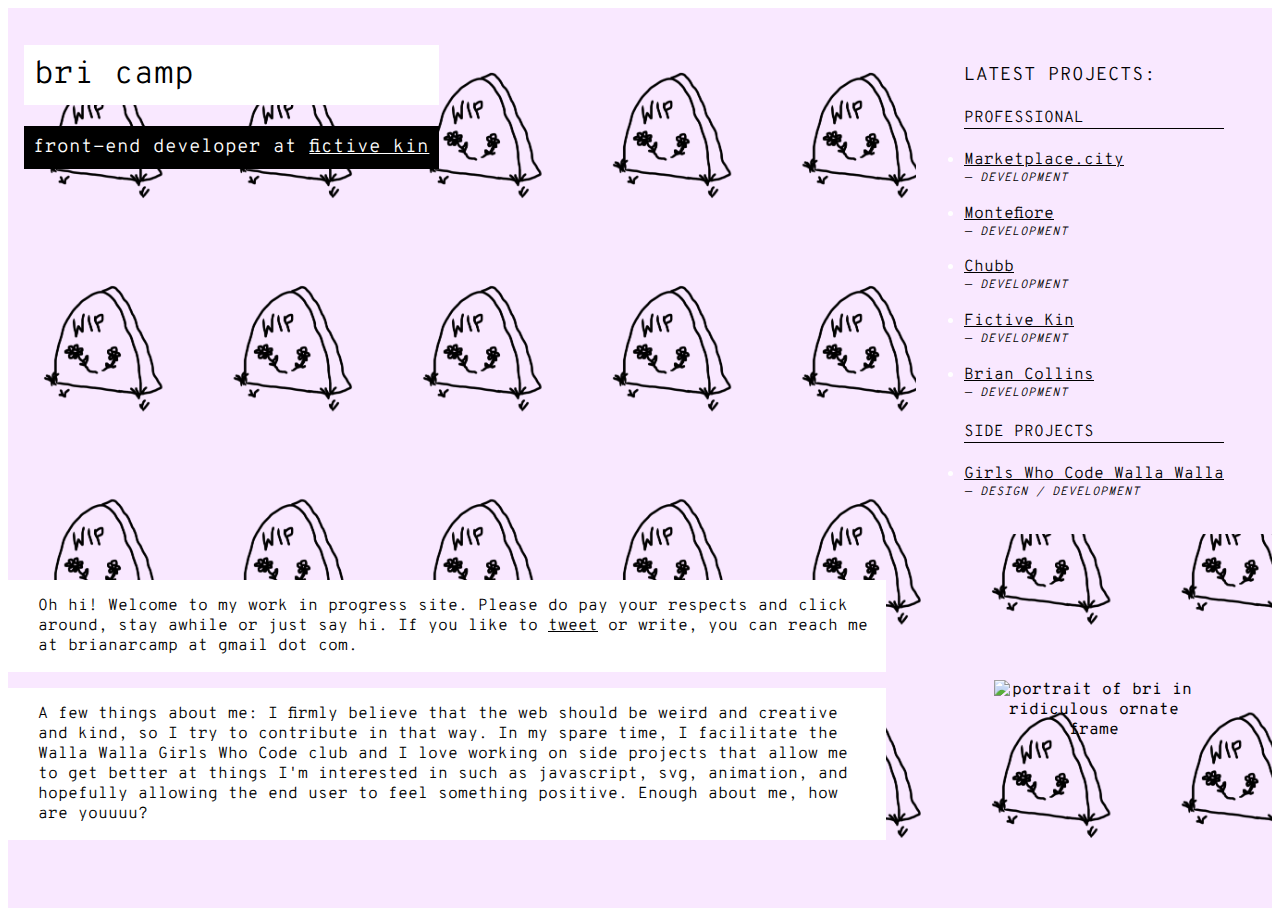
==== commit 579edddc: "updates site to rough wip site" ====
--- a/index.html
+++ b/index.html
@@ -11,19 +11,52 @@
 </head>
 <body>
   <main class="main-wrapper">
-    <div class="inner-wrapper">
-      <section class="about">
-        <h1 class="about__header">bri camp</h1>
-        <h3 class="about__job">front-end developer at <a href="http://www.fictivekin.com" class="about__link">fictive kin</a></h3>
-      </section>
-      <section class="work">
-        <ul class="work__list">
-          <li class="work__list-items"><a href="http://pearlauto.com" class="work__link">pearl auto</a></li>
-          <li class="work__list-items"><a href="http://www.fictivekin.com" class="work__link">fictivekin.com</a></li>
-          <li class="work__list-items"><a href="https://mined.com/" class="work__link">mined / folder market</a></li>
-        </ul>
-      </section>
-    </div>
+      <div class="grid">
+        <div class="grid__item grid__item--portrait">
+            <img src="images/bri-portrait.png" alt="portrait of bri in ridiculous ornate frame" class="portrait">
+        </div>
+        <div class="grid__item">
+            <section class="about">
+                <h1 class="about__header">bri camp</h1>
+                <h3 class="about__job">front-end developer at <a href="https://www.fictivekin.com" target="_blank" rel="nofollow noreferrer" class="about__link">fictive kin</a></h3>
+              </section>
+        </div>
+        <div class="grid__item grid__item--intro">
+          <div class="intro">
+              <p>Oh hi! Welcome to my work in progress site. Please do pay your respects and click around, stay awhile or just say hi. If you like to <a href="https://twitter.com/BrianaCamp?lang=en" target="_blank" rel="nofollow noreferrer">tweet</a> or write, you can reach me at brianarcamp at gmail dot com.</p>
+              <p>A few things about me: I firmly believe that the web should be weird and creative and kind, so I try to contribute in that way. In my spare time, I facilitate the Walla Walla Girls Who Code club and I love working on side projects that allow me to get better at things I'm interested in such as javascript, svg, animation, and hopefully allowing the end user to feel something positive. Enough about me, how are youuuu?</p>
+          </div>
+        </div>
+        <div class="grid__item grid__item--work">
+            <section class="work">
+              <h3 class="page__heading">latest projects:</h3>
+              <h4 class="page__subheading">Professional</h4>
+                <ul class="work__list">
+                  <li><a href="https://marketplace.city/" class="work__link" target="_blank" rel="nofollow noreferrer">Marketplace.city</a>
+                    <p>&mdash; Development</p>
+                  </li>
+                  <li><a href="https://www.montefiore-orthopedics.org/" class="work__link" target="_blank" rel="nofollow noreferrer">Montefiore</a>
+                    <p>&mdash; Development</p>
+                  </li>
+                  <li><a href="https://www2.chubb.com/why-chubb/index.aspx" class="work__link" target="_blank" rel="nofollow noreferrer">Chubb</a>
+                    <p>&mdash; Development</p>
+                  </li>
+                  <li><a href="https://www.fictivekin.com" target="_blank" rel="nofollow noreferrer" class="work__link" target="_blank" rel="nofollow noreferrer">Fictive Kin</a>
+                    <p>&mdash; Development</p>
+                  </li>
+                  <li><a href="http://briancollins.design" class="work__link" target="_blank" rel="nofollow noreferrer">Brian Collins</a>
+                  <p>&mdash; Development</p></li>
+                </ul>
+
+                <h4 class="page__subheading">Side Projects</h4>
+                <ul class="work__list">
+                  <li class="work__list-items"><a href="https://girlswhocodeww.glitch.me/" target="_blank" rel="nofollow noreferrer">Girls Who Code Walla Walla</a>
+                    <p>&mdash; Design / Development</p>
+                  </li>
+                </ul>
+              </section>
+        </div>
+      </div>
   </main>
 </body>
 </html>
--- a/styles/css/style.css
+++ b/styles/css/style.css
@@ -1,39 +1,31 @@
 * {
   box-sizing: border-box; }
 
+body {
+  font-family: 'Overpass Mono', monospace; }
+
 .main-wrapper {
   width: 100%;
-  padding: 5%;
-  background-color: pink;
+  padding: 50px 20px;
+  background-color: #f9e8ff;
   min-height: 100vh;
-  background-image: url("../../images/bg-disco.png");
-  background-image: url("../../images/bg-disco.png");
+  background-image: url("../../images/wipgravestone.png");
+  background-image: url("../../images/wipgravestone.png");
   background-repeat: repeat;
-  background-size: contain;
+  background-size: 35%;
   position: relative;
   z-index: 1; }
-
-.main-wrapper:before {
-  background-image: -webkit-linear-gradient( top , #6cf5d2, #c451dc, #692323);
-  background-image: linear-gradient(to bottom, #6cf5d2, #c451dc, #692323);
-  position: absolute;
-  top: 0;
-  left: 0;
-  bottom: 0;
-  right: 0;
-  opacity: .55;
-  height: 100%;
-  width: 100%;
-  content: '';
-  z-index: 2; }
+  @media screen and (min-width: 800px) {
+    .main-wrapper {
+      background-size: 15%;
+      padding: 0; } }
 
 h1,
 h2,
 h3,
 p,
 a {
-  color: #ffffff;
-  font-family: 'Overpass Mono', monospace;
+  color: #000000;
   font-weight: 100; }
 
 a {
@@ -41,27 +33,101 @@
   -moz-transition: color 0.3s ease-in-out;
   transition: color 0.3s ease-in-out; }
 
+.about {
+  padding: 1em; }
+
+.about__header {
+  background-color: #ffffff;
+  padding: .3em; }
+
+.portrait {
+  max-width: 200px; }
+
+.about__job {
+  background-color: #000000;
+  color: #ffffff;
+  padding: .5em; }
+
+.about__job a {
+  color: #ffffff; }
+
 a:hover {
   color: #6cf5d2; }
-
-.about,
-.work {
-  position: relative;
-  z-index: 3; }
 
 .work__list {
   color: #ffffff;
   padding: 0; }
 
-.inner-wrapper {
-  position: absolute;
-  top: 50%;
-  left: 50%;
-  -webkit-transform: translate(-50%, -50%);
-  -moz-transform: translate(-50%, -50%);
-  -ms-transform: translate(-50%, -50%);
-  -o-transform: translate(-50%, -50%);
-  transform: translate(-50%, -50%);
-  z-index: 3; }
+.work__list li {
+  margin-bottom: 1.1em; }
+
+.work__list p {
+  font-style: italic;
+  font-size: 12px;
+  margin: 0;
+  text-transform: uppercase;
+  letter-spacing: 1px; }
+
+.grid {
+  display: grid;
+  grid-template-columns: 1fr;
+  grid-row-gap: 30px;
+  max-width: 1440px;
+  margin: 0 auto; }
+  @media screen and (min-width: 700px) {
+    .grid {
+      grid-column-gap: 30px;
+      grid-template-columns: auto 1fr auto; } }
+
+.grid__item--work {
+  grid-column: 1 / -1; }
+  @media screen and (min-width: 700px) {
+    .grid__item--work {
+      grid-column: 3 / 4; } }
+
+.grid__item--intro {
+  grid-column: 1 / -1; }
+  @media screen and (min-width: 700px) {
+    .grid__item--intro {
+      grid-column: 1 / 3;
+      grid-row: 2 / 3; } }
+
+.grid__item--portrait {
+  grid-column: 1 / 2;
+  grid-row: 1 / 2; }
+  @media screen and (min-width: 800px) {
+    .grid__item--portrait {
+      grid-column: 3 / 4;
+      grid-row: 2 / 3;
+      align-self: center;
+      text-align: center; } }
+
+.intro p {
+  background-color: #ffffff;
+  padding: 1em 1em 1em 30px; }
+
+.work {
+  animation: color-change 7s alternate-reverse infinite;
+  background-color: #f9e8ff;
+  margin-top: 20px;
+  padding: 1em 3em; }
+
+.page__heading {
+  text-transform: uppercase; }
+
+.page__subheading {
+  font-weight: 100;
+  text-transform: uppercase;
+  border-bottom: 1px solid #000000; }
+
+@keyframes color-change {
+  0% {
+    background-color: white; }
+  25% {
+    background-color: white; }
+  50% {
+    background-color: white; }
+  100% {
+    background-color: #f2cfff; } }
 
 /*# sourceMappingURL=style.css.map */
